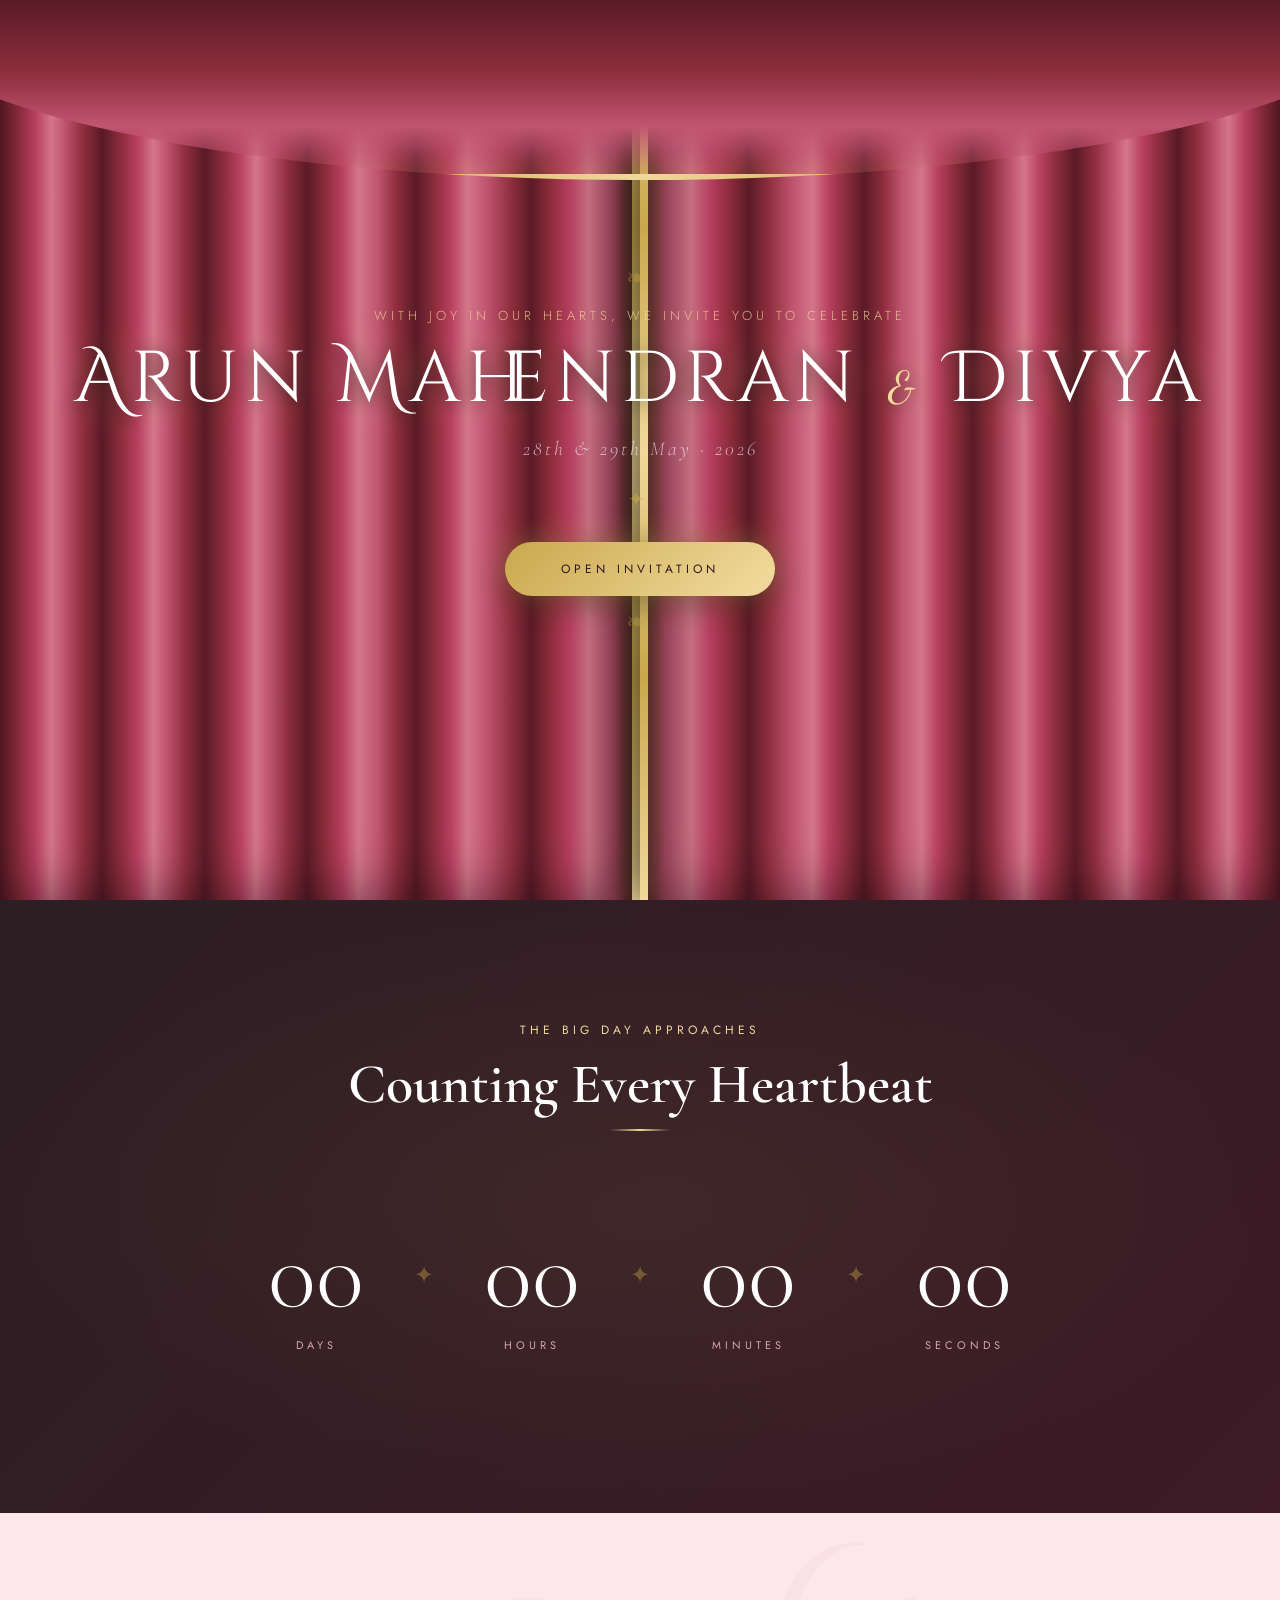
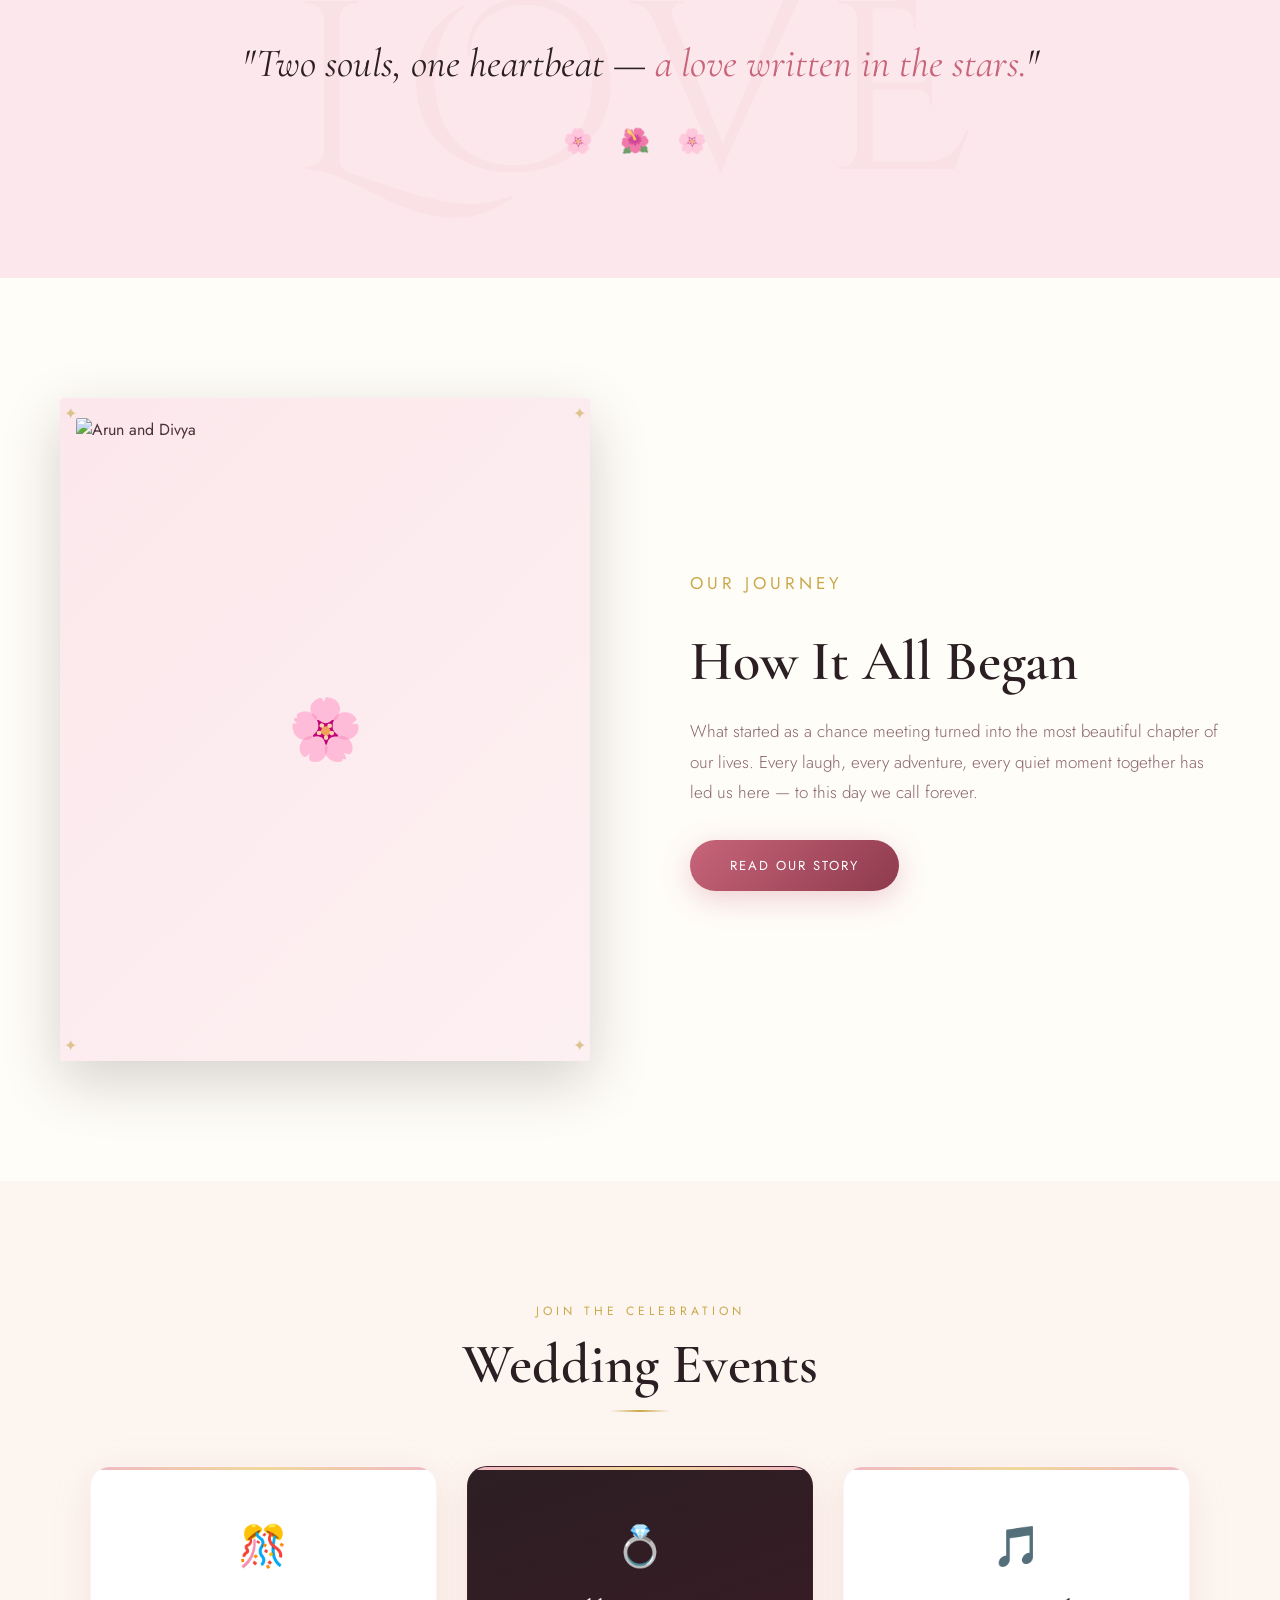
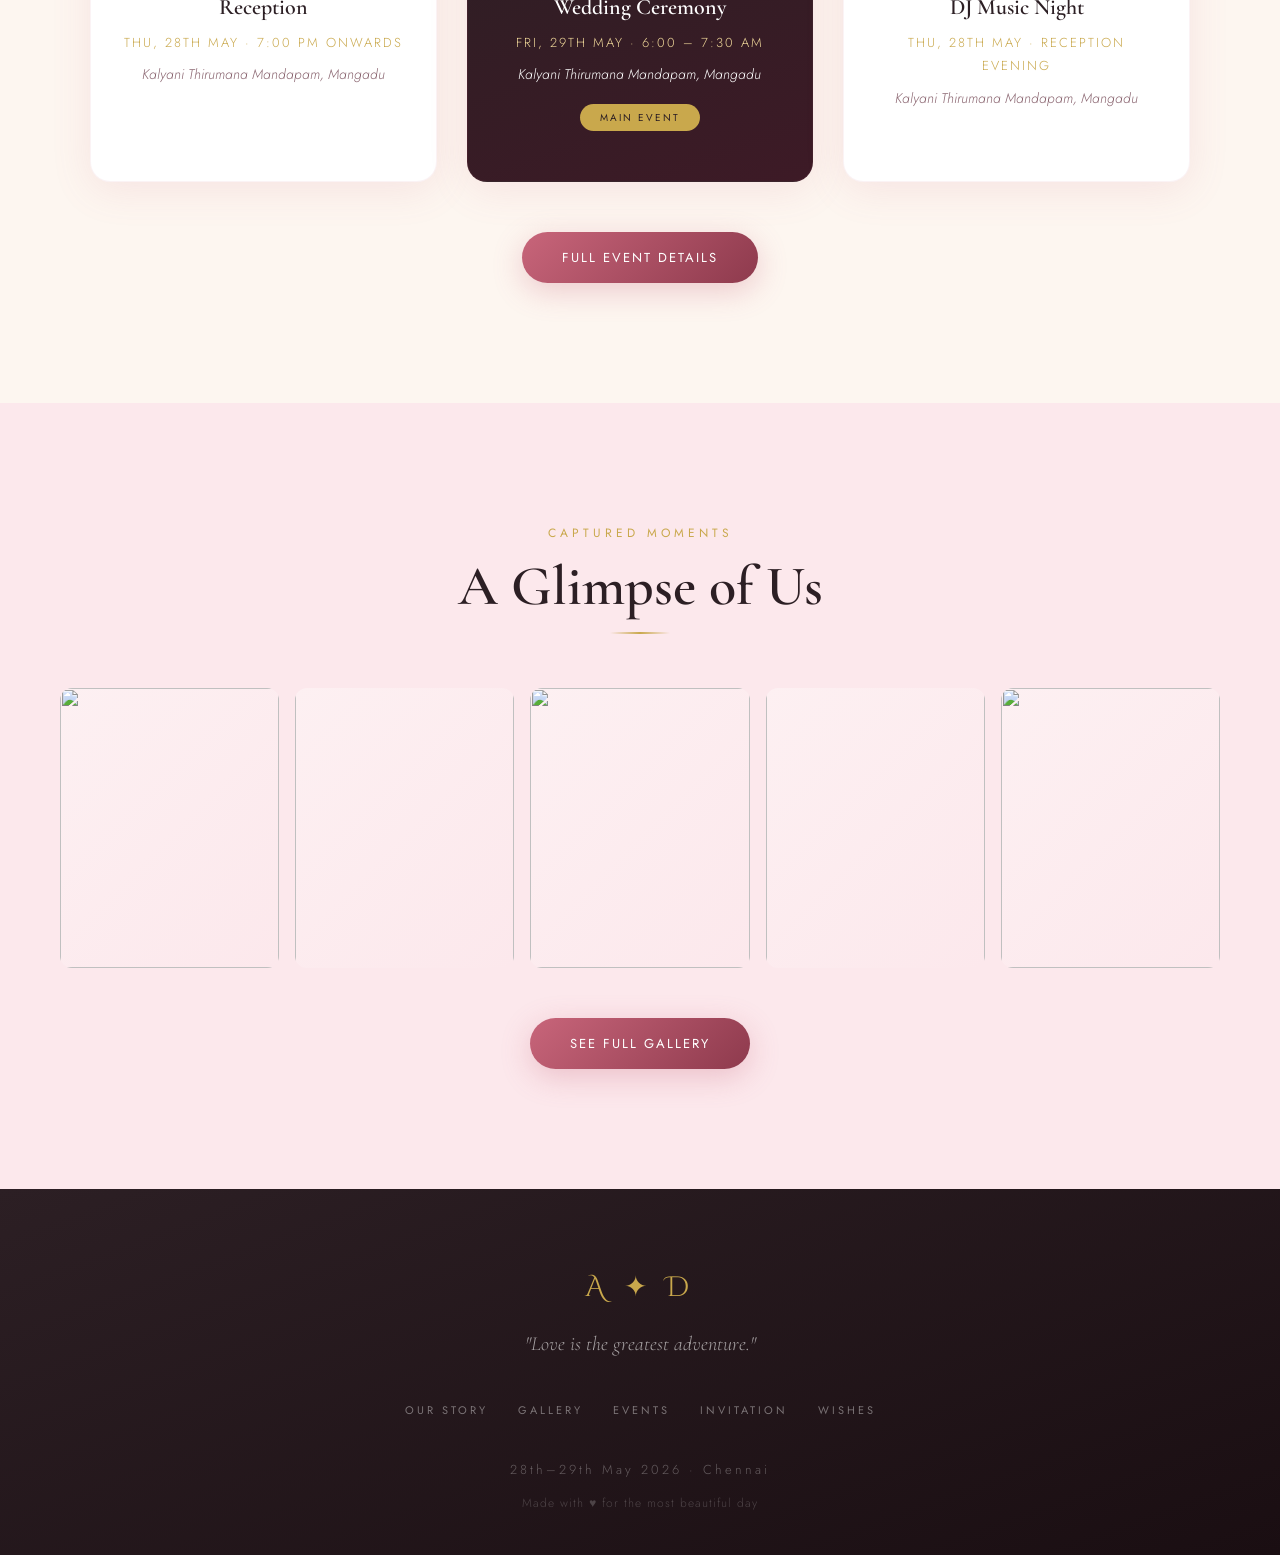
==== index.html @ fa0c36b0 "changed the structure" ====
<!DOCTYPE html>
<html lang="en">
<head>
<meta charset="UTF-8"/>
<meta name="viewport" content="width=device-width, initial-scale=1.0"/>
<title>Arun Mahendran &amp; Divya — A Love Story</title>
<link rel="preconnect" href="https://fonts.googleapis.com"/>
<link rel="preconnect" href="https://fonts.gstatic.com" crossorigin/>
<link href="https://fonts.googleapis.com/css2?family=Cormorant+Garamond:ital,wght@0,300;0,400;0,600;1,300;1,400&family=Cinzel+Decorative:wght@400;700&family=Dancing+Script:wght@400;600;700&family=Jost:wght@200;300;400&display=swap" rel="stylesheet"/>
<link rel="stylesheet" href="css/global.css"/>
<link rel="stylesheet" href="css/curtain.css"/>
<link rel="stylesheet" href="css/particles.css"/>
</head>
<body>

<!-- BACKGROUND MUSIC (place wedding-music.mp3 in audio/ folder) -->
<audio id="bgMusic" src="audio/wedding-music.mp3" loop preload="none"></audio>

<!-- MUSIC TOGGLE BUTTON -->
<button id="musicBtn" onclick="toggleMusic()" title="Toggle Music" aria-label="Toggle music">
  🎵
</button>

<!-- AMBIENT CANVAS LAYERS -->
<canvas id="petals"></canvas>
<canvas id="sparkles"></canvas>

<!-- ══════════════════════════════════
     CURTAIN STAGE INTRO
═══════════════════════════════════ -->
<div id="stage">
  <!-- Top Valance -->
  <div class="valance"></div>
  <!-- Curtains -->
  <div class="curtain left" id="curtainLeft"></div>
  <div class="curtain right" id="curtainRight"></div>
  <!-- Stage Light -->
  <div class="stage-light"></div>
  <!-- Intro Center Content -->
  <div class="stage-center" id="stageCenter">
    <div class="stage-ornament top">❧</div>
    <p class="stage-pre">With joy in our hearts, we invite you to celebrate</p>
    <h1 class="stage-title">Arun Mahendran<span class="amp"> & </span>Divya</h1>
    <p class="stage-date">28th & 29th May · 2026</p>
    <div class="stage-divider"><span>✦</span></div>
    <button id="openBtn" onclick="openCurtains()">
      <span class="btn-text">Open Invitation</span>
      <span class="btn-shimmer"></span>
    </button>
    <div class="stage-ornament bottom">❧</div>
  </div>
</div>

<!-- ══════════════════════════════════
     MAIN WEBSITE (hidden until curtain opens)
═══════════════════════════════════ -->
<div id="mainSite">

  <!-- ── NAVIGATION ── -->
  <nav id="navbar">
    <div class="nav-logo">A <span>✦</span> P</div>
    <ul class="nav-links">
      <li><a href="index.html" class="active">Home</a></li>
      <li><a href="pages/story.html">Our Story</a></li>
      <li><a href="pages/gallery.html">Gallery</a></li>
      <li><a href="pages/events.html">Events</a></li>
      <li><a href="pages/invitation.html">Invitation</a></li>
      <li><a href="pages/wishes.html">Wishes</a></li>
    </ul>
    <div class="nav-toggle" onclick="toggleNav()">☰</div>
  </nav>

  <!-- ── HERO ── -->
  <section class="hero" id="hero">
    <div class="hero-bg-layer"></div>
    <div class="hero-particles"></div>
    <div class="hero-content">
      <p class="hero-pre reveal-up delay-1">Together Forever</p>
      <h1 class="hero-names reveal-up delay-2">Arun Mahendran <em>&amp;</em> Divya</h1>
      <div class="hero-hearts reveal-up delay-3">
        <span>♡</span><span class="big">♥</span><span>♡</span>
      </div>
      <p class="hero-date reveal-up delay-4">Reception: 28th May · Muhurtham: 29th May 2026</p>
      <p class="hero-venue reveal-up delay-5">Chennai</p>
      <div class="hero-actions reveal-up delay-6">
        <a href="pages/invitation.html" class="btn-primary">View Invitation</a>
        <a href="pages/story.html" class="btn-ghost">Our Love Story</a>
      </div>
    </div>
    <div class="hero-scroll-hint">
      <span>Scroll</span>
      <div class="scroll-arrow"></div>
    </div>
  </section>

  <!-- ── COUNTDOWN ── -->
  <section class="countdown-section">
    <div class="section-header">
      <p class="section-eyebrow">The Big Day Approaches</p>
      <h2>Counting Every Heartbeat</h2>
    </div>
    <div class="countdown-grid">
      <div class="count-card" data-unit="days">
        <div class="count-num" id="days">00</div>
        <div class="count-label">Days</div>
      </div>
      <div class="count-sep">✦</div>
      <div class="count-card" data-unit="hours">
        <div class="count-num" id="hours">00</div>
        <div class="count-label">Hours</div>
      </div>
      <div class="count-sep">✦</div>
      <div class="count-card" data-unit="minutes">
        <div class="count-num" id="minutes">00</div>
        <div class="count-label">Minutes</div>
      </div>
      <div class="count-sep">✦</div>
      <div class="count-card" data-unit="seconds">
        <div class="count-num" id="seconds">00</div>
        <div class="count-label">Seconds</div>
      </div>
    </div>
  </section>

  <!-- ── LOVE QUOTE ── -->
  <section class="quote-section">
    <div class="quote-bg-text">LOVE</div>
    <blockquote class="love-quote reveal-fade">
      "Two souls, one heartbeat — 
      <em>a love written in the stars.</em>"
    </blockquote>
    <div class="quote-flowers">🌸 🌺 🌸</div>
  </section>

  <!-- ── QUICK STORY TEASER ── -->
  <section class="teaser-section">
    <div class="teaser-grid">
      <div class="teaser-img-wrap reveal-left">
        <div class="teaser-img-frame">
          <img src="images/placeholders/couple1.jpg" alt="Arun and Divya" onerror="this.parentElement.classList.add('img-placeholder')"/>
          <div class="frame-ornament tl">✦</div>
          <div class="frame-ornament tr">✦</div>
          <div class="frame-ornament bl">✦</div>
          <div class="frame-ornament br">✦</div>
        </div>
      </div>
      <div class="teaser-text reveal-right">
        <p class="section-eyebrow">Our Journey</p>
        <h2>How It All Began</h2>
        <p>What started as a chance meeting turned into the most beautiful chapter of our lives. Every laugh, every adventure, every quiet moment together has led us here — to this day we call forever.</p>
        <a href="pages/story.html" class="btn-primary">Read Our Story</a>
      </div>
    </div>
  </section>

  <!-- ── EVENTS PREVIEW ── -->
  <section class="events-preview">
    <div class="section-header">
      <p class="section-eyebrow">Join the Celebration</p>
      <h2>Wedding Events</h2>
    </div>
    <div class="events-cards">
      <div class="event-card reveal-up delay-1">
        <div class="event-icon">🎊</div>
        <h3>Reception</h3>
        <p class="event-date">Thu, 28th May · 7:00 PM onwards</p>
        <p class="event-venue">Kalyani Thirumana Mandapam, Mangadu</p>
      </div>
      <div class="event-card reveal-up delay-2 featured">
        <div class="event-icon">💍</div>
        <h3>Wedding Ceremony</h3>
        <p class="event-date">Fri, 29th May · 6:00 – 7:30 AM</p>
        <p class="event-venue">Kalyani Thirumana Mandapam, Mangadu</p>
        <span class="event-badge">Main Event</span>
      </div>
      <div class="event-card reveal-up delay-3">
        <div class="event-icon">🎵</div>
        <h3>DJ Music Night</h3>
        <p class="event-date">Thu, 28th May · Reception Evening</p>
        <p class="event-venue">Kalyani Thirumana Mandapam, Mangadu</p>
      </div>
    </div>
    <div style="text-align:center;margin-top:50px;">
      <a href="pages/events.html" class="btn-primary">Full Event Details</a>
    </div>
  </section>

  <!-- ── GALLERY TEASER ── -->
  <section class="gallery-teaser">
    <div class="section-header">
      <p class="section-eyebrow">Captured Moments</p>
      <h2>A Glimpse of Us</h2>
    </div>
    <div class="gallery-strip">
      <div class="strip-photo reveal-scale delay-1"><img src="images/placeholders/g1.jpg" alt="" onerror="this.parentElement.classList.add('img-placeholder')"/></div>
      <div class="strip-photo tall reveal-scale delay-2"><img src="images/placeholders/g2.jpg" alt="" onerror="this.parentElement.classList.add('img-placeholder')"/></div>
      <div class="strip-photo reveal-scale delay-3"><img src="images/placeholders/g3.jpg" alt="" onerror="this.parentElement.classList.add('img-placeholder')"/></div>
      <div class="strip-photo tall reveal-scale delay-4"><img src="images/placeholders/g4.jpg" alt="" onerror="this.parentElement.classList.add('img-placeholder')"/></div>
      <div class="strip-photo reveal-scale delay-5"><img src="images/placeholders/g5.jpg" alt="" onerror="this.parentElement.classList.add('img-placeholder')"/></div>
    </div>
    <div style="text-align:center;margin-top:50px;">
      <a href="pages/gallery.html" class="btn-primary">See Full Gallery</a>
    </div>
  </section>

  <!-- ── FOOTER ── -->
  <footer class="site-footer">
    <div class="footer-inner">
      <div class="footer-logo">A ✦ D</div>
      <p class="footer-tagline">"Love is the greatest adventure."</p>
      <div class="footer-nav">
        <a href="pages/story.html">Our Story</a>
        <a href="pages/gallery.html">Gallery</a>
        <a href="pages/events.html">Events</a>
        <a href="pages/invitation.html">Invitation</a>
        <a href="pages/wishes.html">Wishes</a>
      </div>
      <p class="footer-date">28th–29th May 2026 · Chennai</p>
      <p class="footer-credit">Made with ♥ for the most beautiful day</p>
    </div>
  </footer>

</div><!-- /mainSite -->

<script src="js/particles.js"></script>
<script src="js/curtain.js"></script>
<script src="js/main.js"></script>
<script src="js/countdown.js"></script>
</body>
</html>
---- css/global.css ----
/* ════════════════════════════════════════
   GLOBAL DESIGN SYSTEM
   Wedding Website: Arun Mahendran & Divya
════════════════════════════════════════ */

/* ── DESIGN TOKENS ── */
:root {
  /* Palette */
  --rose:        #c8657a;
  --rose-light:  #f0b8c4;
  --rose-pale:   #fdf0f2;
  --rose-deep:   #8e3a4d;
  --gold:        #c9a84c;
  --gold-light:  #f0d89a;
  --gold-pale:   #fdf8ec;
  --cream:       #fdf6f0;
  --ivory:       #fffdf8;
  --blush:       #fce8ec;
  --mauve:       #d4a5b0;
  --charcoal:    #2c1f24;
  --ink:         #4a3038;
  --muted:       #8a6570;

  /* Typography */
  --font-display:  'Cinzel Decorative', serif;
  --font-script:   'Dancing Script', cursive;
  --font-serif:    'Cormorant Garamond', serif;
  --font-body:     'Jost', sans-serif;

  /* Spacing */
  --section-pad: 120px 60px;
  --section-pad-sm: 80px 24px;

  /* Effects */
  --shadow-soft:  0 8px 40px rgba(200,101,122,0.12);
  --shadow-glow:  0 0 40px rgba(201,168,76,0.2);
  --shadow-deep:  0 20px 60px rgba(44,31,36,0.2);

  /* Transitions */
  --ease-bounce: cubic-bezier(0.34,1.56,0.64,1);
  --ease-smooth: cubic-bezier(0.25,0.46,0.45,0.94);
}

/* ── RESET ── */
*, *::before, *::after {
  margin: 0; padding: 0;
  box-sizing: border-box;
}

html { scroll-behavior: smooth; }

body {
  font-family: var(--font-body);
  background: var(--cream);
  color: var(--ink);
  overflow-x: hidden;
  -webkit-font-smoothing: antialiased;
}

img { max-width: 100%; display: block; }
a { text-decoration: none; color: inherit; }

/* ── TYPOGRAPHY ── */
h1, h2, h3 {
  font-family: var(--font-serif);
  font-weight: 600;
  line-height: 1.1;
  color: var(--charcoal);
}

h1 { font-size: clamp(48px, 8vw, 96px); }
h2 { font-size: clamp(32px, 5vw, 56px); }
h3 { font-size: clamp(22px, 3vw, 32px); }

p {
  font-size: 16px;
  line-height: 1.8;
  color: var(--muted);
  font-weight: 300;
}

/* ── SECTION HEADER ── */
.section-header {
  text-align: center;
  margin-bottom: 70px;
}

.section-eyebrow {
  font-family: var(--font-body);
  font-size: 12px;
  font-weight: 400;
  letter-spacing: 4px;
  text-transform: uppercase;
  color: var(--gold);
  margin-bottom: 12px;
}

.section-header h2 {
  color: var(--charcoal);
  position: relative;
  display: inline-block;
}

.section-header h2::after {
  content: '';
  position: absolute;
  bottom: -16px;
  left: 50%;
  transform: translateX(-50%);
  width: 60px;
  height: 2px;
  background: linear-gradient(90deg, transparent, var(--gold), transparent);
}

/* ── BUTTONS ── */
.btn-primary {
  display: inline-flex;
  align-items: center;
  gap: 10px;
  padding: 16px 40px;
  background: linear-gradient(135deg, var(--rose), var(--rose-deep));
  color: white;
  font-family: var(--font-body);
  font-size: 13px;
  font-weight: 400;
  letter-spacing: 2px;
  text-transform: uppercase;
  border: none;
  border-radius: 50px;
  cursor: pointer;
  position: relative;
  overflow: hidden;
  transition: transform 0.3s var(--ease-bounce), box-shadow 0.3s;
  box-shadow: 0 8px 30px rgba(200,101,122,0.3);
}

.btn-primary::before {
  content: '';
  position: absolute;
  inset: 0;
  background: linear-gradient(135deg, rgba(255,255,255,0.2), transparent);
  opacity: 0;
  transition: opacity 0.3s;
}

.btn-primary:hover {
  transform: translateY(-3px) scale(1.02);
  box-shadow: 0 15px 40px rgba(200,101,122,0.4);
}

.btn-primary:hover::before { opacity: 1; }

.btn-ghost {
  display: inline-flex;
  align-items: center;
  gap: 10px;
  padding: 16px 40px;
  background: transparent;
  color: var(--rose);
  font-family: var(--font-body);
  font-size: 13px;
  font-weight: 400;
  letter-spacing: 2px;
  text-transform: uppercase;
  border: 1.5px solid var(--rose-light);
  border-radius: 50px;
  cursor: pointer;
  transition: all 0.3s var(--ease-smooth);
}

.btn-ghost:hover {
  background: var(--rose-pale);
  border-color: var(--rose);
  transform: translateY(-2px);
}

/* ── NAVBAR ── */
#navbar {
  position: fixed;
  top: 0;
  left: 0;
  right: 0;
  z-index: 100;
  display: flex;
  align-items: center;
  justify-content: space-between;
  padding: 20px 60px;
  transition: all 0.4s var(--ease-smooth);
}

#navbar.scrolled {
  background: rgba(253,246,240,0.95);
  backdrop-filter: blur(20px);
  padding: 14px 60px;
  box-shadow: 0 2px 30px rgba(200,101,122,0.1);
}

.nav-logo {
  font-family: var(--font-display);
  font-size: 18px;
  color: var(--rose);
  letter-spacing: 3px;
}

.nav-logo span { color: var(--gold); }

.nav-links {
  display: flex;
  gap: 40px;
  list-style: none;
}

.nav-links a {
  font-size: 12px;
  font-weight: 400;
  letter-spacing: 2px;
  text-transform: uppercase;
  color: var(--ink);
  position: relative;
  transition: color 0.3s;
}

.nav-links a::after {
  content: '';
  position: absolute;
  bottom: -4px;
  left: 0;
  width: 0;
  height: 1px;
  background: var(--gold);
  transition: width 0.3s var(--ease-smooth);
}

.nav-links a:hover, .nav-links a.active {
  color: var(--rose);
}

.nav-links a:hover::after,
.nav-links a.active::after {
  width: 100%;
}

.nav-toggle {
  display: none;
  font-size: 24px;
  cursor: pointer;
  color: var(--rose);
}

/* ── HERO ── */
.hero {
  height: 100vh;
  min-height: 700px;
  display: flex;
  align-items: center;
  justify-content: center;
  position: relative;
  overflow: hidden;
  background: linear-gradient(160deg, #1a0e12 0%, #2c1520 40%, #3d1a26 100%);
}

.hero-bg-layer {
  position: absolute;
  inset: 0;
  background:
    radial-gradient(ellipse at 20% 50%, rgba(200,101,122,0.15) 0%, transparent 60%),
    radial-gradient(ellipse at 80% 30%, rgba(201,168,76,0.1) 0%, transparent 50%),
    radial-gradient(ellipse at 50% 100%, rgba(200,101,122,0.2) 0%, transparent 50%);
}

.hero-content {
  position: relative;
  z-index: 2;
  text-align: center;
  max-width: 800px;
  padding: 0 30px;
}

.hero-pre {
  font-family: var(--font-script);
  font-size: 24px;
  color: var(--gold-light);
  margin-bottom: 16px;
  opacity: 0;
  animation: revealUp 0.9s var(--ease-smooth) 0.3s forwards;
}

.hero-names {
  font-family: var(--font-serif);
  font-size: clamp(56px, 10vw, 110px);
  font-weight: 300;
  color: white;
  letter-spacing: 4px;
  line-height: 1;
  margin-bottom: 20px;
  opacity: 0;
  animation: revealUp 1s var(--ease-smooth) 0.6s forwards;
}

.hero-names em {
  font-family: var(--font-script);
  font-style: normal;
  color: var(--rose-light);
  font-size: 0.55em;
}

.hero-hearts {
  display: flex;
  align-items: center;
  justify-content: center;
  gap: 12px;
  font-size: 20px;
  color: var(--rose-light);
  margin-bottom: 24px;
  opacity: 0;
  animation: revealUp 0.8s var(--ease-smooth) 0.9s forwards;
}

.hero-hearts .big { font-size: 32px; animation: heartPulse 2s ease infinite; }

.hero-date {
  font-family: var(--font-body);
  font-size: 14px;
  letter-spacing: 5px;
  text-transform: uppercase;
  color: var(--gold-light);
  margin-bottom: 8px;
  opacity: 0;
  animation: revealUp 0.8s var(--ease-smooth) 1.1s forwards;
}

.hero-venue {
  font-family: var(--font-serif);
  font-size: 20px;
  font-style: italic;
  color: rgba(255,255,255,0.6);
  margin-bottom: 50px;
  opacity: 0;
  animation: revealUp 0.8s var(--ease-smooth) 1.3s forwards;
}

.hero-actions {
  display: flex;
  gap: 20px;
  justify-content: center;
  flex-wrap: wrap;
  opacity: 0;
  animation: revealUp 0.8s var(--ease-smooth) 1.5s forwards;
}

.hero-scroll-hint {
  position: absolute;
  bottom: 40px;
  left: 50%;
  transform: translateX(-50%);
  display: flex;
  flex-direction: column;
  align-items: center;
  gap: 8px;
  color: rgba(255,255,255,0.4);
  font-size: 10px;
  letter-spacing: 3px;
  text-transform: uppercase;
  opacity: 0;
  animation: fadeIn 1s ease 2s forwards;
}

.scroll-arrow {
  width: 1px;
  height: 40px;
  background: linear-gradient(to bottom, rgba(255,255,255,0.4), transparent);
  animation: scrollPulse 2s ease infinite;
}

/* ── COUNTDOWN ── */
.countdown-section {
  padding: var(--section-pad);
  background: linear-gradient(135deg, var(--charcoal) 0%, #3d1a26 100%);
  text-align: center;
  position: relative;
  overflow: hidden;
}

.countdown-section::before {
  content: '';
  position: absolute;
  inset: 0;
  background: radial-gradient(ellipse at center, rgba(201,168,76,0.08) 0%, transparent 70%);
}

.countdown-section .section-header {
  position: relative;
  z-index: 1;
}

.countdown-section .section-eyebrow { color: var(--gold-light); }
.countdown-section h2 { color: white; }
.countdown-section h2::after { background: linear-gradient(90deg, transparent, var(--gold-light), transparent); }

.countdown-grid {
  position: relative;
  z-index: 1;
  display: flex;
  align-items: center;
  justify-content: center;
  gap: 0;
  flex-wrap: wrap;
}

.count-card {
  padding: 40px 50px;
  text-align: center;
}

.count-num {
  font-family: var(--font-serif);
  font-size: clamp(60px, 8vw, 100px);
  font-weight: 300;
  color: white;
  line-height: 1;
  position: relative;
  transition: transform 0.3s var(--ease-bounce);
}

.count-num.flip { transform: scale(1.15); color: var(--gold-light); }

.count-label {
  font-size: 11px;
  letter-spacing: 4px;
  text-transform: uppercase;
  color: var(--mauve);
  margin-top: 12px;
}

.count-sep {
  font-size: 24px;
  color: var(--gold);
  opacity: 0.4;
  padding-bottom: 30px;
}

/* ── QUOTE SECTION ── */
.quote-section {
  padding: 120px 60px;
  background: var(--blush);
  text-align: center;
  position: relative;
  overflow: hidden;
}

.quote-bg-text {
  position: absolute;
  top: 50%;
  left: 50%;
  transform: translate(-50%,-50%);
  font-family: var(--font-display);
  font-size: clamp(100px, 20vw, 240px);
  color: rgba(200,101,122,0.05);
  white-space: nowrap;
  pointer-events: none;
  letter-spacing: 20px;
}

.love-quote {
  position: relative;
  z-index: 1;
  font-family: var(--font-serif);
  font-size: clamp(24px, 3.5vw, 40px);
  font-weight: 400;
  font-style: italic;
  color: var(--charcoal);
  max-width: 800px;
  margin: 0 auto 30px;
  line-height: 1.5;
}

.love-quote em {
  color: var(--rose);
  font-style: italic;
}

.quote-flowers {
  font-size: 24px;
  letter-spacing: 10px;
  opacity: 0.7;
}

/* ── TEASER SECTION ── */
.teaser-section {
  padding: var(--section-pad);
  background: var(--ivory);
}

.teaser-grid {
  display: grid;
  grid-template-columns: 1fr 1fr;
  gap: 100px;
  align-items: center;
  max-width: 1200px;
  margin: 0 auto;
}

.teaser-img-wrap { position: relative; }

.teaser-img-frame {
  position: relative;
  padding: 16px;
  background: white;
  box-shadow: var(--shadow-deep);
  border-radius: 4px;
}

.teaser-img-frame img {
  width: 100%;
  aspect-ratio: 4/5;
  object-fit: cover;
  border-radius: 2px;
}

.teaser-img-frame.img-placeholder {
  aspect-ratio: 4/5;
  background: linear-gradient(135deg, var(--blush), var(--rose-pale));
  display: flex;
  align-items: center;
  justify-content: center;
}

.teaser-img-frame.img-placeholder::after {
  content: '🌸';
  font-size: 60px;
  position: absolute;
  top: 50%;
  left: 50%;
  transform: translate(-50%,-50%);
}

.frame-ornament {
  position: absolute;
  font-size: 16px;
  color: var(--gold);
  opacity: 0.6;
  z-index: 2;
}
.frame-ornament.tl { top: 4px; left: 4px; }
.frame-ornament.tr { top: 4px; right: 4px; }
.frame-ornament.bl { bottom: 4px; left: 4px; }
.frame-ornament.br { bottom: 4px; right: 4px; }

.teaser-text { padding: 20px 0; }
.teaser-text h2 { margin-bottom: 24px; }
.teaser-text p { margin-bottom: 32px; font-size: 17px; }

/* ── EVENTS PREVIEW ── */
.events-preview {
  padding: var(--section-pad);
  background: var(--cream);
}

.events-cards {
  display: grid;
  grid-template-columns: repeat(3, 1fr);
  gap: 30px;
  max-width: 1100px;
  margin: 0 auto;
}

.event-card {
  background: white;
  border-radius: 20px;
  padding: 50px 30px;
  text-align: center;
  box-shadow: var(--shadow-soft);
  border: 1px solid rgba(200,101,122,0.08);
  transition: transform 0.3s var(--ease-bounce), box-shadow 0.3s;
  position: relative;
  overflow: hidden;
}

.event-card::before {
  content: '';
  position: absolute;
  top: 0;
  left: 0;
  right: 0;
  height: 3px;
  background: linear-gradient(90deg, var(--rose-light), var(--gold-light), var(--rose-light));
}

.event-card:hover {
  transform: translateY(-10px);
  box-shadow: var(--shadow-deep);
}

.event-card.featured {
  background: linear-gradient(160deg, var(--charcoal) 0%, #3d1a26 100%);
  transform: scale(1.05);
}

.event-card.featured h3,
.event-card.featured .event-date,
.event-card.featured .event-venue {
  color: white !important;
}

.event-card.featured .event-date { color: var(--gold-light) !important; }

.event-card.featured:hover { transform: scale(1.05) translateY(-8px); }

.event-icon { font-size: 40px; margin-bottom: 20px; }
.event-card h3 { font-size: 22px; margin-bottom: 12px; }
.event-date {
  font-family: var(--font-body);
  font-size: 13px;
  letter-spacing: 2px;
  color: var(--gold);
  text-transform: uppercase;
  margin-bottom: 8px;
}
.event-venue {
  font-size: 14px;
  color: var(--muted);
  font-style: italic;
}

.event-badge {
  display: inline-block;
  margin-top: 16px;
  padding: 6px 20px;
  background: var(--gold);
  color: var(--charcoal);
  font-size: 10px;
  letter-spacing: 2px;
  text-transform: uppercase;
  border-radius: 30px;
  font-weight: 400;
}

/* ── GALLERY TEASER ── */
.gallery-teaser {
  padding: var(--section-pad);
  background: var(--blush);
}

.gallery-strip {
  display: flex;
  gap: 16px;
  max-width: 1200px;
  margin: 0 auto;
  align-items: center;
}

.strip-photo {
  flex: 1;
  border-radius: 12px;
  overflow: hidden;
  transition: flex 0.5s var(--ease-smooth), transform 0.3s;
  cursor: pointer;
}

.strip-photo img {
  width: 100%;
  height: 280px;
  object-fit: cover;
  transition: transform 0.5s var(--ease-smooth), filter 0.3s;
}

.strip-photo.tall img { height: 360px; }

.strip-photo.img-placeholder {
  background: linear-gradient(135deg, var(--rose-pale), var(--blush));
  height: 280px;
  display: flex;
  align-items: center;
  justify-content: center;
  font-size: 40px;
}

.strip-photo:hover { flex: 1.6; }
.strip-photo:hover img { transform: scale(1.05); filter: brightness(1.05); }

/* ── FOOTER ── */
.site-footer {
  background: linear-gradient(160deg, var(--charcoal) 0%, #1a0e12 100%);
  padding: 80px 60px 40px;
  text-align: center;
}

.footer-inner { max-width: 800px; margin: 0 auto; }

.footer-logo {
  font-family: var(--font-display);
  font-size: 28px;
  color: var(--gold);
  letter-spacing: 6px;
  margin-bottom: 20px;
}

.footer-tagline {
  font-family: var(--font-serif);
  font-size: 20px;
  font-style: italic;
  color: rgba(255,255,255,0.6);
  margin-bottom: 40px;
}

.footer-nav {
  display: flex;
  gap: 30px;
  justify-content: center;
  flex-wrap: wrap;
  margin-bottom: 40px;
}

.footer-nav a {
  font-size: 11px;
  letter-spacing: 3px;
  text-transform: uppercase;
  color: rgba(255,255,255,0.4);
  transition: color 0.3s;
}

.footer-nav a:hover { color: var(--gold-light); }

.footer-date {
  font-size: 13px;
  color: rgba(255,255,255,0.3);
  letter-spacing: 3px;
  margin-bottom: 12px;
}

.footer-credit {
  font-size: 12px;
  color: rgba(255,255,255,0.2);
  letter-spacing: 1px;
}

/* ── REVEAL ANIMATIONS ── */
.reveal-up, .reveal-left, .reveal-right, .reveal-fade, .reveal-scale {
  opacity: 0;
  transition: opacity 0.8s var(--ease-smooth), transform 0.8s var(--ease-smooth);
}

.reveal-up    { transform: translateY(50px); }
.reveal-left  { transform: translateX(-60px); }
.reveal-right { transform: translateX(60px); }
.reveal-fade  { transform: none; }
.reveal-scale { transform: scale(0.92); }

.revealed {
  opacity: 1 !important;
  transform: none !important;
}

.delay-1 { transition-delay: 0.1s !important; }
.delay-2 { transition-delay: 0.2s !important; }
.delay-3 { transition-delay: 0.3s !important; }
.delay-4 { transition-delay: 0.4s !important; }
.delay-5 { transition-delay: 0.5s !important; }
.delay-6 { transition-delay: 0.6s !important; }

/* ── KEYFRAMES ── */
@keyframes revealUp {
  to { opacity: 1; transform: translateY(0); }
}

@keyframes fadeIn {
  to { opacity: 1; }
}

@keyframes heartPulse {
  0%, 100% { transform: scale(1); }
  50% { transform: scale(1.25); }
}

@keyframes scrollPulse {
  0% { opacity: 0.6; transform: scaleY(1); }
  100% { opacity: 0; transform: scaleY(1.5); }
}

@keyframes floatUp {
  0%, 100% { transform: translateY(0px); }
  50% { transform: translateY(-8px); }
}

/* ── PAGE TRANSITION ── */
.page-transition {
  position: fixed;
  inset: 0;
  background: linear-gradient(135deg, var(--charcoal), var(--rose-deep));
  z-index: 9999;
  pointer-events: none;
  opacity: 0;
  transition: opacity 0.4s;
}
.page-transition.in  { opacity: 1; pointer-events: all; }
.page-transition.out { opacity: 0; }

/* ── RESPONSIVE ── */
@media (max-width: 900px) {
  :root { --section-pad: 80px 24px; }

  #navbar { padding: 16px 24px; }
  #navbar.scrolled { padding: 12px 24px; }
  .nav-links { display: none; }
  .nav-links.open {
    display: flex;
    flex-direction: column;
    position: fixed;
    inset: 0;
    background: rgba(44,31,36,0.97);
    backdrop-filter: blur(20px);
    align-items: center;
    justify-content: center;
    gap: 30px;
    z-index: 200;
  }
  .nav-links.open a {
    color: white;
    font-size: 16px;
    letter-spacing: 4px;
  }
  .nav-toggle { display: block; z-index: 201; }

  .teaser-grid { grid-template-columns: 1fr; gap: 50px; }
  .events-cards { grid-template-columns: 1fr; max-width: 440px; }
  .event-card.featured { transform: scale(1); }
  .gallery-strip { flex-wrap: wrap; }
  .strip-photo { flex: calc(50% - 8px); min-width: 140px; }
}

/* ── MUSIC TOGGLE BUTTON ── */
#musicBtn {
  position: fixed;
  bottom: 30px;
  right: 30px;
  z-index: 500;
  width: 52px;
  height: 52px;
  border-radius: 50%;
  background: rgba(44,31,36,0.85);
  backdrop-filter: blur(12px);
  border: 1.5px solid rgba(201,168,76,0.3);
  color: white;
  font-size: 20px;
  cursor: pointer;
  box-shadow: 0 4px 20px rgba(0,0,0,0.3);
  transition: transform 0.3s var(--ease-bounce), background 0.3s, box-shadow 0.3s;
  display: flex;
  align-items: center;
  justify-content: center;
  padding: 0;
}

#musicBtn:hover {
  transform: scale(1.1);
  background: rgba(200,101,122,0.85);
  box-shadow: 0 8px 30px rgba(200,101,122,0.3);
}

#musicBtn.playing {
  animation: musicPulse 2s ease infinite;
  background: rgba(200,101,122,0.7);
  border-color: rgba(200,101,122,0.5);
}

@keyframes musicPulse {
  0%, 100% { box-shadow: 0 4px 20px rgba(200,101,122,0.2); }
  50%       { box-shadow: 0 4px 30px rgba(200,101,122,0.5), 0 0 0 8px rgba(200,101,122,0.08); }
}
---- css/curtain.css ----
/* ════════════════════════════════════════
   CURTAIN REVEAL SYSTEM
════════════════════════════════════════ */

#stage {
  position: fixed;
  inset: 0;
  z-index: 1000;
  display: flex;
  align-items: center;
  justify-content: center;
  background: #0d0608;
  overflow: hidden;
}

/* ── VELVET CURTAINS ── */
.curtain {
  position: absolute;
  top: 0;
  width: 50%;
  height: 100%;
  z-index: 5;
  will-change: transform;
  overflow: hidden;
}

/* Velvet fold texture via multi-stop gradient */
.curtain.left {
  left: 0;
  transform-origin: left center;
  background: linear-gradient(
    to right,
    #5a1a26 0%, #8e2d3d 3%, #b84060 5.5%, #d4768a 8%,
    #c05570 10%, #8e2d3d 13%, #5a1a26 16%,
    #8e2d3d 19%, #b84060 21.5%, #d4768a 24%,
    #c05570 26%, #8e2d3d 29%, #5a1a26 32%,
    #8e2d3d 35%, #b84060 37.5%, #d4768a 40%,
    #c05570 42%, #8e2d3d 45%, #5a1a26 48%,
    #8e2d3d 51%, #b84060 53.5%, #d4768a 56%,
    #c05570 59%, #8e2d3d 62%, #5a1a26 65%,
    #8e2d3d 68%, #b84060 70.5%, #d4768a 73%,
    #c05570 76%, #8e2d3d 80%, #5a1a26 83%,
    #8e2d3d 86%, #b84060 89%, #d4768a 92%,
    #c05570 96%, #5a1a26 100%
  );
  box-shadow: inset -20px 0 60px rgba(0,0,0,0.5), 8px 0 40px rgba(0,0,0,0.6);
}

.curtain.right {
  right: 0;
  transform-origin: right center;
  background: linear-gradient(
    to left,
    #5a1a26 0%, #8e2d3d 3%, #b84060 5.5%, #d4768a 8%,
    #c05570 10%, #8e2d3d 13%, #5a1a26 16%,
    #8e2d3d 19%, #b84060 21.5%, #d4768a 24%,
    #c05570 26%, #8e2d3d 29%, #5a1a26 32%,
    #8e2d3d 35%, #b84060 37.5%, #d4768a 40%,
    #c05570 42%, #8e2d3d 45%, #5a1a26 48%,
    #8e2d3d 51%, #b84060 53.5%, #d4768a 56%,
    #c05570 59%, #8e2d3d 62%, #5a1a26 65%,
    #8e2d3d 68%, #b84060 70.5%, #d4768a 73%,
    #c05570 76%, #8e2d3d 80%, #5a1a26 83%,
    #8e2d3d 86%, #b84060 89%, #d4768a 92%,
    #c05570 96%, #5a1a26 100%
  );
  box-shadow: inset 20px 0 60px rgba(0,0,0,0.5), -8px 0 40px rgba(0,0,0,0.6);
}

/* Gold trim edge */
.curtain.left::after {
  content: '';
  position: absolute;
  top: 0; right: 0;
  width: 8px;
  height: 100%;
  background: linear-gradient(to bottom,
    #f0d89a, #c9a84c, #f0d89a, #c9a84c, #f0d89a
  );
  box-shadow: 0 0 20px rgba(201,168,76,0.6), -2px 0 15px rgba(0,0,0,0.5);
}

.curtain.right::after {
  content: '';
  position: absolute;
  top: 0; left: 0;
  width: 8px;
  height: 100%;
  background: linear-gradient(to bottom,
    #f0d89a, #c9a84c, #f0d89a, #c9a84c, #f0d89a
  );
  box-shadow: 0 0 20px rgba(201,168,76,0.6), 2px 0 15px rgba(0,0,0,0.5);
}

/* ── TOP VALANCE ── */
.valance {
  position: absolute;
  top: 0;
  left: 0;
  right: 0;
  height: 20vh;
  z-index: 10;
  background: linear-gradient(to bottom,
    #5a1a26 0%,
    #8e2d3d 40%,
    #c05570 70%,
    rgba(140,40,60,0) 100%
  );
  /* Scallop bottom edge */
  clip-path: ellipse(60% 100% at 50% 0%);
}

.valance::after {
  content: '';
  position: absolute;
  bottom: 0;
  left: 0;
  right: 0;
  height: 6px;
  background: linear-gradient(90deg, #f0d89a, #c9a84c, #f0d89a, #c9a84c, #f0d89a);
  box-shadow: 0 0 20px rgba(201,168,76,0.5);
}

/* ── STAGE LIGHT ── */
.stage-light {
  position: absolute;
  top: 0;
  left: 50%;
  transform: translateX(-50%);
  width: 120%;
  height: 100%;
  background: radial-gradient(
    ellipse 40% 80% at 50% -10%,
    rgba(255,240,200,0.15) 0%,
    transparent 70%
  );
  pointer-events: none;
  z-index: 3;
}

/* ── STAGE CENTER CONTENT ── */
.stage-center {
  position: relative;
  z-index: 6;
  text-align: center;
  color: white;
  animation: stageFadeIn 1.5s ease 0.5s forwards;
  opacity: 0;
  display: flex;
  flex-direction: column;
  align-items: center;
  gap: 12px;
  padding: 20px;
}

@keyframes stageFadeIn {
  to { opacity: 1; }
}

.stage-pre {
  font-family: 'Jost', sans-serif;
  font-size: 13px;
  letter-spacing: 4px;
  text-transform: uppercase;
  color: rgba(240,216,154,0.8);
}

.stage-title {
  font-family: 'Cinzel Decorative', serif;
  font-size: clamp(36px, 6vw, 72px);
  font-weight: 400;
  color: white;
  letter-spacing: 6px;
  text-shadow: 0 0 40px rgba(240,216,154,0.4), 0 2px 20px rgba(0,0,0,0.8);
  line-height: 1.1;
}

.amp {
  font-family: 'Dancing Script', cursive;
  font-size: 0.6em;
  color: #f0d89a;
  padding: 0 10px;
}

.stage-date {
  font-family: 'Cormorant Garamond', serif;
  font-size: 20px;
  font-style: italic;
  color: rgba(255,255,255,0.6);
  letter-spacing: 3px;
}

.stage-divider {
  color: #c9a84c;
  font-size: 20px;
  opacity: 0.6;
  margin: 6px 0;
  letter-spacing: 8px;
}

/* ── OPEN BUTTON ── */
#openBtn {
  position: relative;
  overflow: hidden;
  padding: 18px 56px;
  background: linear-gradient(135deg, #c9a84c, #f0d89a, #c9a84c);
  background-size: 200% auto;
  color: #2c1520;
  font-family: 'Jost', sans-serif;
  font-size: 12px;
  font-weight: 400;
  letter-spacing: 4px;
  text-transform: uppercase;
  border: none;
  border-radius: 50px;
  cursor: pointer;
  margin-top: 10px;
  transition: background-position 0.5s, transform 0.3s, box-shadow 0.3s;
  box-shadow: 0 0 30px rgba(201,168,76,0.4), 0 8px 30px rgba(0,0,0,0.4);
  animation: btnGlow 3s ease infinite;
}

#openBtn:hover {
  background-position: right center;
  transform: translateY(-3px) scale(1.03);
  box-shadow: 0 0 50px rgba(201,168,76,0.6), 0 15px 40px rgba(0,0,0,0.5);
}

@keyframes btnGlow {
  0%, 100% { box-shadow: 0 0 30px rgba(201,168,76,0.3), 0 8px 30px rgba(0,0,0,0.4); }
  50%       { box-shadow: 0 0 50px rgba(201,168,76,0.6), 0 8px 30px rgba(0,0,0,0.4); }
}

.stage-ornament {
  font-family: serif;
  font-size: 24px;
  color: rgba(201,168,76,0.4);
  letter-spacing: 8px;
}

/* ── CURTAIN OPEN ANIMATION ── */
.curtain.left.open  { animation: curtainOpenLeft 1.8s cubic-bezier(0.77,0,0.175,1) forwards; }
.curtain.right.open { animation: curtainOpenRight 1.8s cubic-bezier(0.77,0,0.175,1) forwards; }

@keyframes curtainOpenLeft {
  0%   { transform: translateX(0); }
  100% { transform: translateX(-100%); }
}

@keyframes curtainOpenRight {
  0%   { transform: translateX(0); }
  100% { transform: translateX(100%); }
}

/* Stage fades out after curtains open */
#stage.opening .stage-center {
  animation: stageFadeOut 0.5s ease forwards;
}

@keyframes stageFadeOut {
  to { opacity: 0; transform: scale(0.95); }
}

#stage.closed {
  pointer-events: none;
  transition: opacity 0.5s 1.6s;
  opacity: 0;
}

/* Flash effect when curtains open */
#stage.flash::before {
  content: '';
  position: absolute;
  inset: 0;
  background: white;
  z-index: 20;
  animation: flashOut 0.6s ease 1.4s forwards;
  opacity: 0;
}

@keyframes flashOut {
  0%   { opacity: 0; }
  30%  { opacity: 0.7; }
  100% { opacity: 0; }
}

/* Curtain sway before open */
.curtain.sway {
  animation: curtainSway 3s ease-in-out infinite;
}

@keyframes curtainSway {
  0%, 100% { transform: scaleX(1); }
  50%       { transform: scaleX(0.98) skewY(0.3deg); }
}
---- css/particles.css ----
/* ════════════════════════════════════════
   CANVAS PARTICLE LAYERS
════════════════════════════════════════ */

#petals, #sparkles {
  position: fixed;
  top: 0;
  left: 0;
  width: 100%;
  height: 100%;
  pointer-events: none;
  z-index: 0;
}

#sparkles { z-index: 0; opacity: 0.7; }
#petals   { z-index: 1; opacity: 0.85; }

/* While stage is showing, canvases are behind it */
body:has(#stage:not(.closed)) #petals,
body:has(#stage:not(.closed)) #sparkles {
  z-index: 998;
}
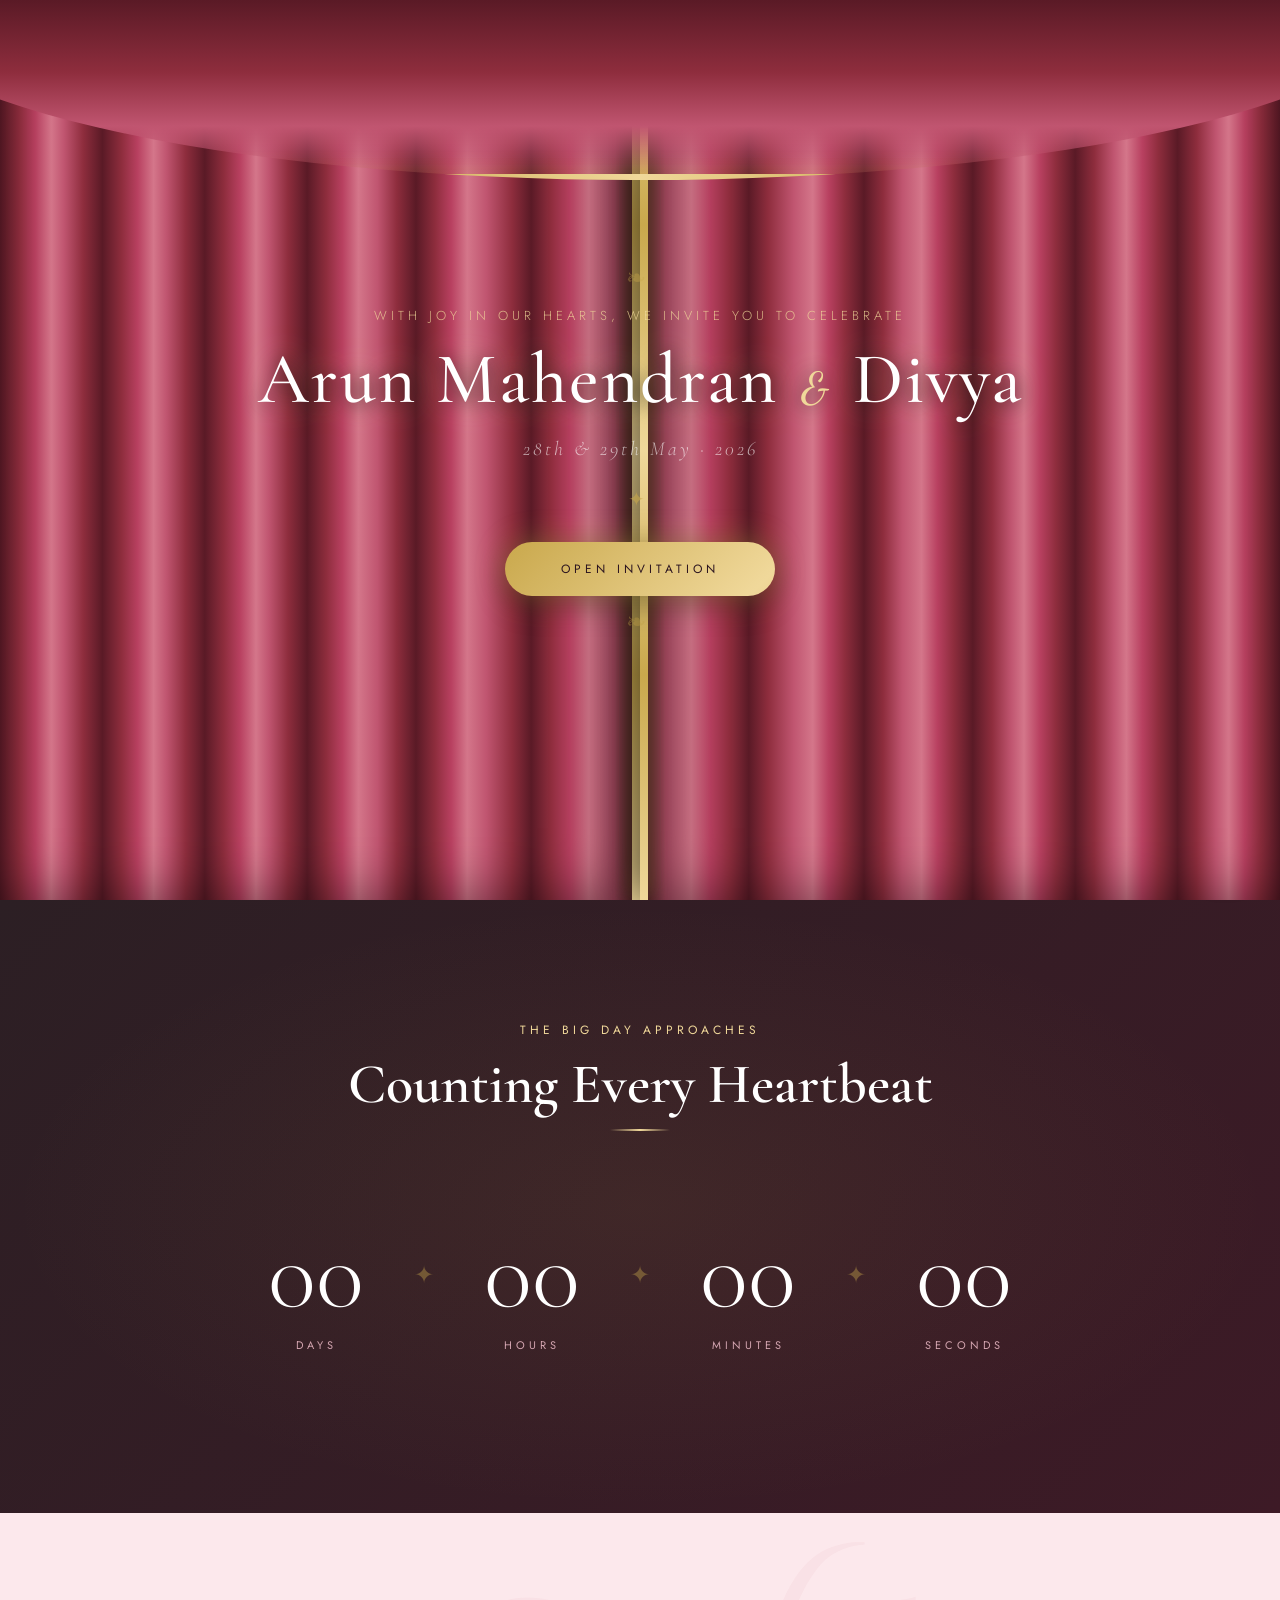
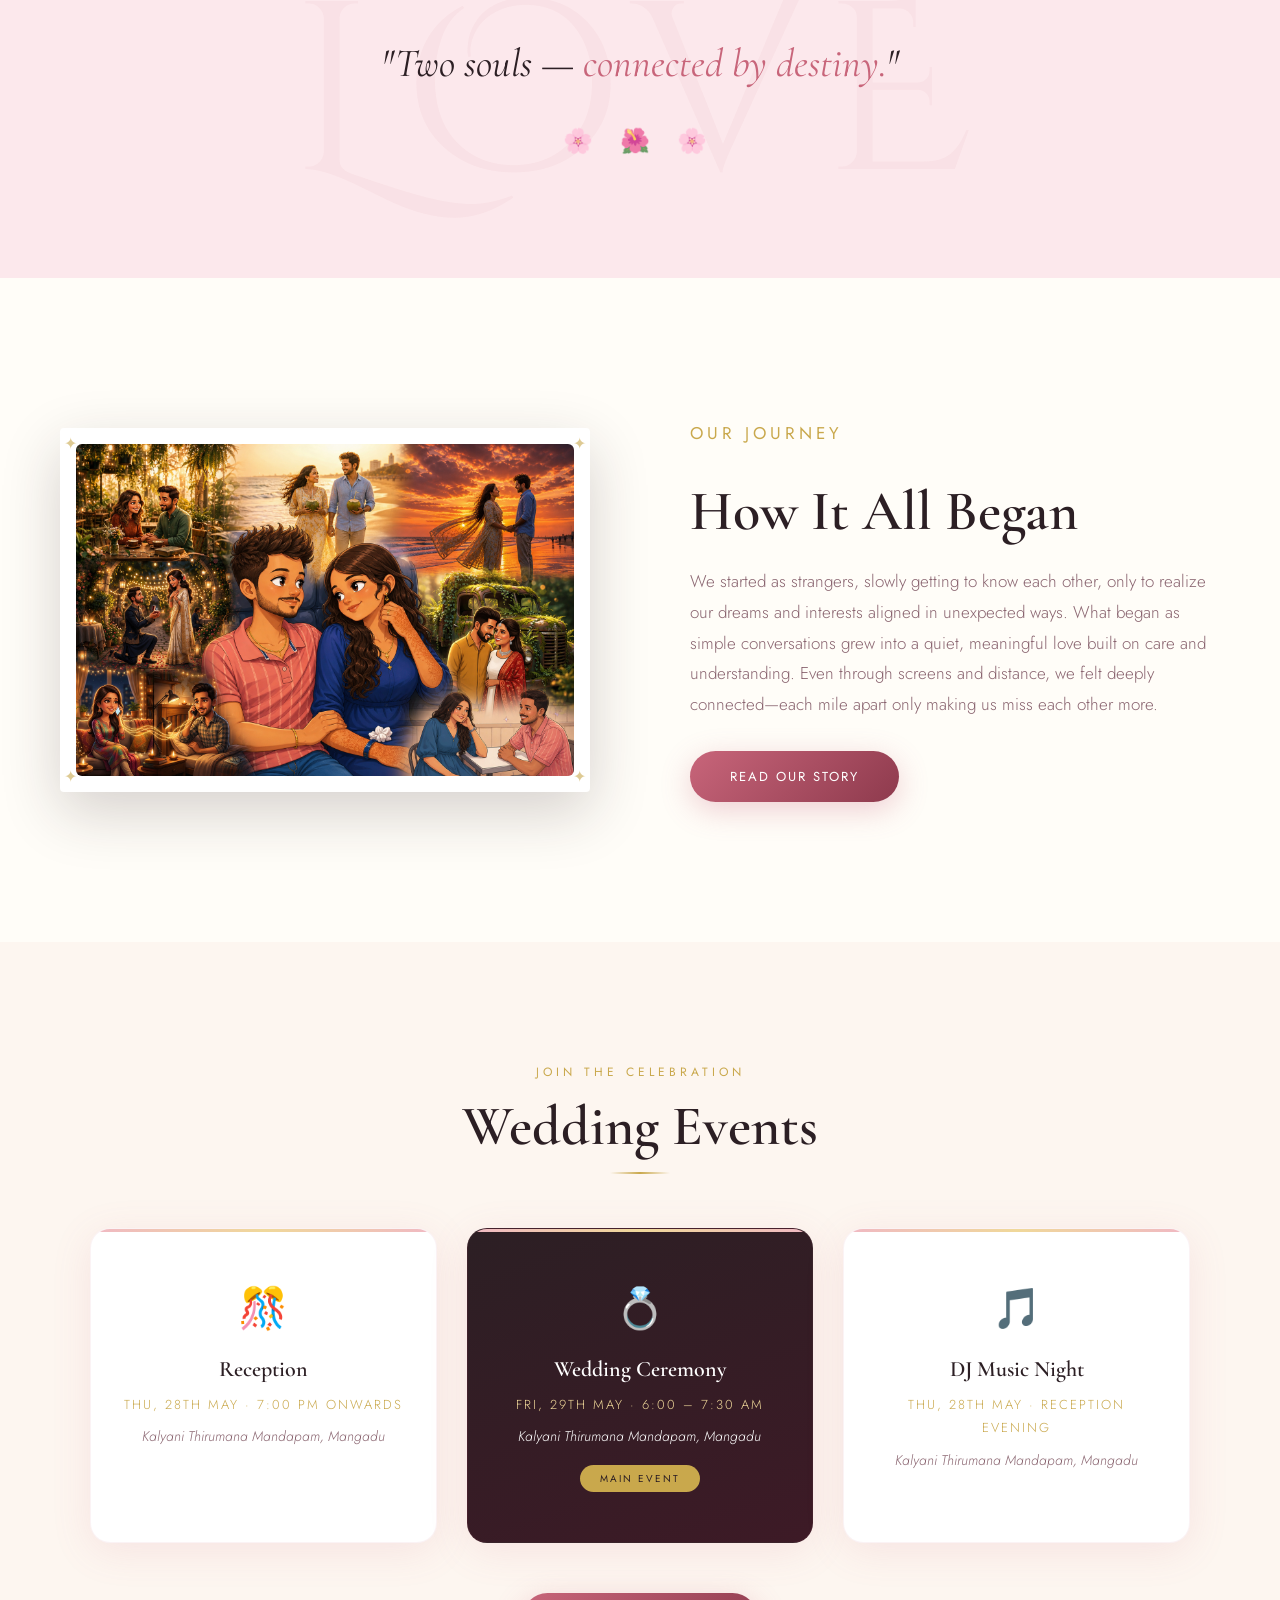
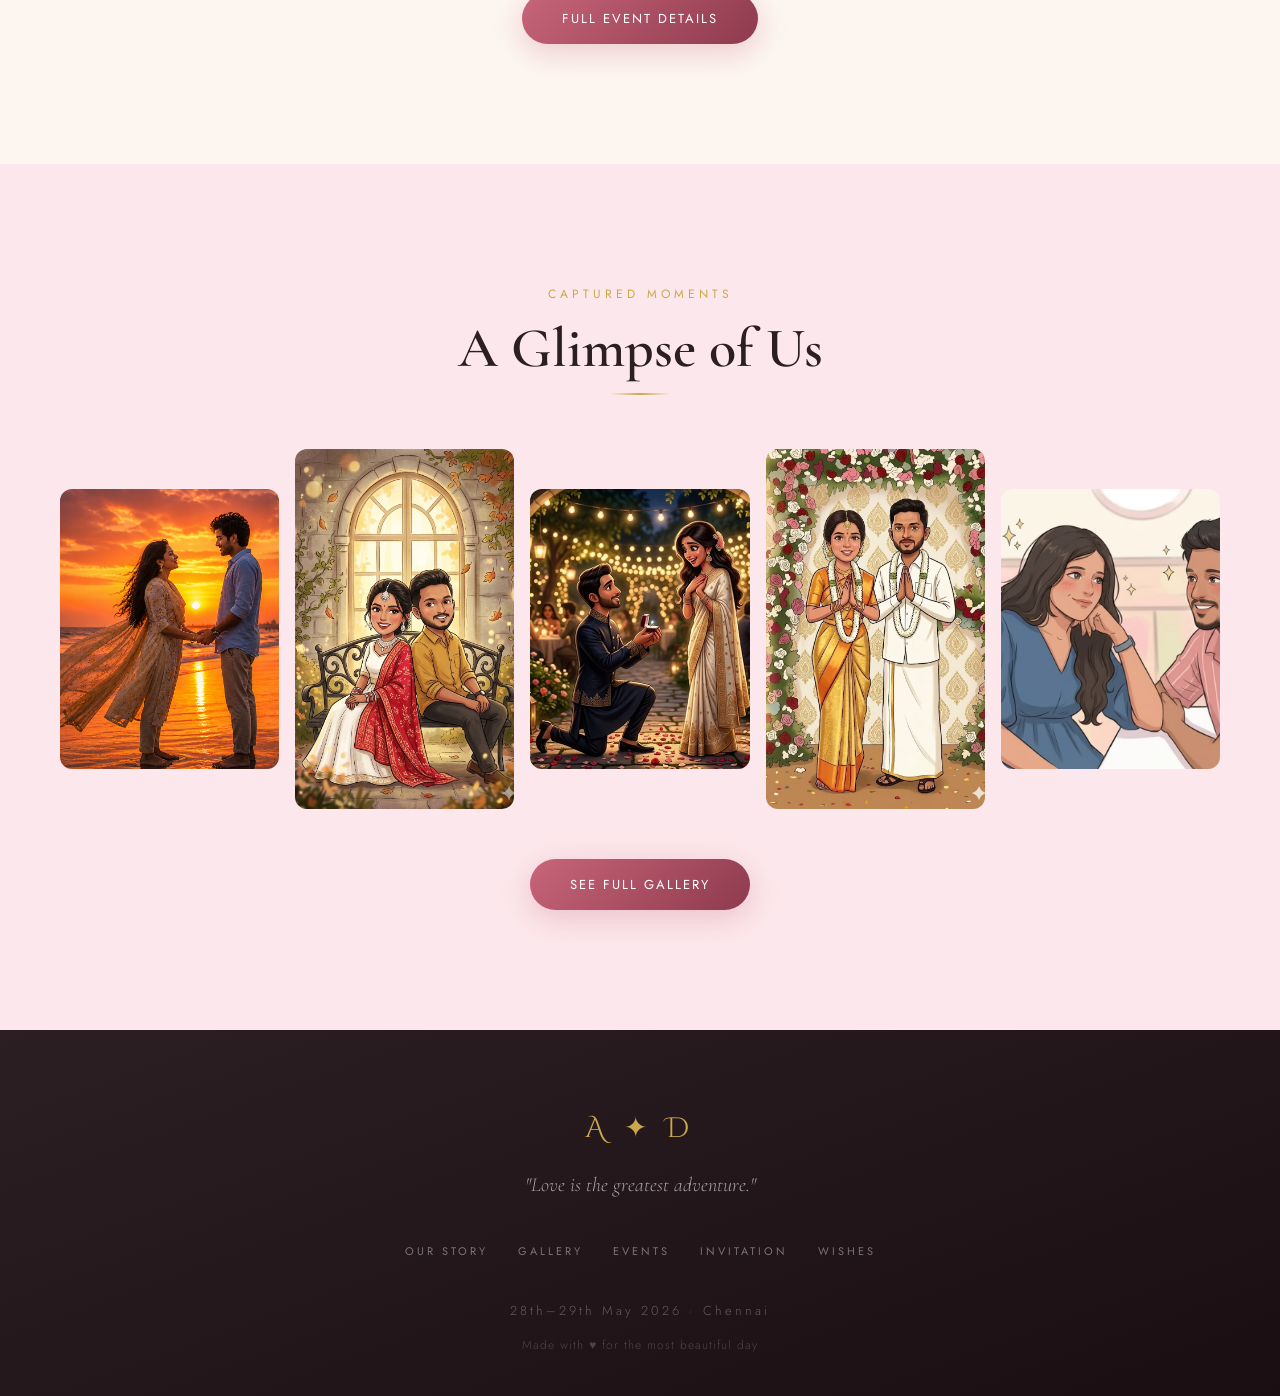
==== commit 211e5b1d: "added the music and images" ====
--- a/index.html
+++ b/index.html
@@ -13,11 +13,11 @@
 </head>
 <body>
 
-<!-- BACKGROUND MUSIC (place wedding-music.mp3 in audio/ folder) -->
-<audio id="bgMusic" src="audio/wedding-music.mp3" loop preload="none"></audio>
-
-<!-- MUSIC TOGGLE BUTTON -->
-<button id="musicBtn" onclick="toggleMusic()" title="Toggle Music" aria-label="Toggle music">
+<!-- 🎵 BACKGROUND MUSIC -->
+<audio id="bgMusic" src="audio/wedding-music.mp3" loop preload="auto"></audio>
+
+<!-- 🎵 MUSIC BUTTON -->
+<button id="musicBtn" title="Toggle Music" aria-label="Toggle music">
   🎵
 </button>
 
@@ -58,7 +58,7 @@
 
   <!-- ── NAVIGATION ── -->
   <nav id="navbar">
-    <div class="nav-logo">A <span>✦</span> P</div>
+    <div class="nav-logo">A <span>✦</span> D</div>
     <ul class="nav-links">
       <li><a href="index.html" class="active">Home</a></li>
       <li><a href="pages/story.html">Our Story</a></li>
@@ -126,8 +126,8 @@
   <section class="quote-section">
     <div class="quote-bg-text">LOVE</div>
     <blockquote class="love-quote reveal-fade">
-      "Two souls, one heartbeat — 
-      <em>a love written in the stars.</em>"
+      "Two souls — 
+      <em>connected by destiny.</em>"
     </blockquote>
     <div class="quote-flowers">🌸 🌺 🌸</div>
   </section>
@@ -137,17 +137,20 @@
     <div class="teaser-grid">
       <div class="teaser-img-wrap reveal-left">
         <div class="teaser-img-frame">
-          <img src="images/placeholders/couple1.jpg" alt="Arun and Divya" onerror="this.parentElement.classList.add('img-placeholder')"/>
-          <div class="frame-ornament tl">✦</div>
-          <div class="frame-ornament tr">✦</div>
-          <div class="frame-ornament bl">✦</div>
-          <div class="frame-ornament br">✦</div>
-        </div>
+  <img src="../images/our-journey.jpeg" 
+       alt="Arun and Divya"
+       onerror="this.parentElement.classList.add('img-placeholder')"/>
+       
+  <div class="frame-ornament tl">✦</div>
+  <div class="frame-ornament tr">✦</div>
+  <div class="frame-ornament bl">✦</div>
+  <div class="frame-ornament br">✦</div>
+</div>
       </div>
       <div class="teaser-text reveal-right">
         <p class="section-eyebrow">Our Journey</p>
         <h2>How It All Began</h2>
-        <p>What started as a chance meeting turned into the most beautiful chapter of our lives. Every laugh, every adventure, every quiet moment together has led us here — to this day we call forever.</p>
+        <p>We started as strangers, slowly getting to know each other, only to realize our dreams and interests aligned in unexpected ways. What began as simple conversations grew into a quiet, meaningful love built on care and understanding. Even through screens and distance, we felt deeply connected—each mile apart only making us miss each other more.</p>
         <a href="pages/story.html" class="btn-primary">Read Our Story</a>
       </div>
     </div>
@@ -192,11 +195,11 @@
       <h2>A Glimpse of Us</h2>
     </div>
     <div class="gallery-strip">
-      <div class="strip-photo reveal-scale delay-1"><img src="images/placeholders/g1.jpg" alt="" onerror="this.parentElement.classList.add('img-placeholder')"/></div>
-      <div class="strip-photo tall reveal-scale delay-2"><img src="images/placeholders/g2.jpg" alt="" onerror="this.parentElement.classList.add('img-placeholder')"/></div>
-      <div class="strip-photo reveal-scale delay-3"><img src="images/placeholders/g3.jpg" alt="" onerror="this.parentElement.classList.add('img-placeholder')"/></div>
-      <div class="strip-photo tall reveal-scale delay-4"><img src="images/placeholders/g4.jpg" alt="" onerror="this.parentElement.classList.add('img-placeholder')"/></div>
-      <div class="strip-photo reveal-scale delay-5"><img src="images/placeholders/g5.jpg" alt="" onerror="this.parentElement.classList.add('img-placeholder')"/></div>
+      <div class="strip-photo reveal-scale delay-1"><img src="images/our date.png" alt="" onerror="this.parentElement.classList.add('img-placeholder')"/></div>
+      <div class="strip-photo tall reveal-scale delay-2"><img src="images/polaroid-2.jpeg" alt="" onerror="this.parentElement.classList.add('img-placeholder')"/></div>
+      <div class="strip-photo reveal-scale delay-3"><img src="images/our proposal.jpeg" alt="" onerror="this.parentElement.classList.add('img-placeholder')"/></div>
+      <div class="strip-photo tall reveal-scale delay-4"><img src="images/gold frame 2.jpeg" alt="" onerror="this.parentElement.classList.add('img-placeholder')"/></div>
+      <div class="strip-photo reveal-scale delay-5"><img src="images/polaroid-4.jpeg" alt="" onerror="this.parentElement.classList.add('img-placeholder')"/></div>
     </div>
     <div style="text-align:center;margin-top:50px;">
       <a href="pages/gallery.html" class="btn-primary">See Full Gallery</a>
--- a/css/global.css
+++ b/css/global.css
@@ -510,11 +510,23 @@
   border-radius: 4px;
 }
 
+.teaser-img-frame {
+  position: relative;
+  padding: 16px;
+  background: white;
+  box-shadow: var(--shadow-deep);
+  border-radius: 4px;
+
+  display: flex;              /* ✅ center fix */
+  align-items: center;
+  justify-content: center;
+}
+
 .teaser-img-frame img {
   width: 100%;
-  aspect-ratio: 4/5;
-  object-fit: cover;
-  border-radius: 2px;
+  height: 100%;               /* ✅ important */
+  object-fit: contain;        /* ✅ prevents cropping */
+  border-radius: 6px;
 }
 
 .teaser-img-frame.img-placeholder {
@@ -828,42 +840,76 @@
   .strip-photo { flex: calc(50% - 8px); min-width: 140px; }
 }
 
-/* ── MUSIC TOGGLE BUTTON ── */
+/* ── MUSIC TOGGLE BUTTON (UPDATED PREMIUM) ── */
 #musicBtn {
   position: fixed;
-  bottom: 30px;
-  right: 30px;
-  z-index: 500;
-  width: 52px;
-  height: 52px;
+  bottom: 28px;
+  right: 28px;
+  z-index: 999;
+  width: 54px;
+  height: 54px;
   border-radius: 50%;
-  background: rgba(44,31,36,0.85);
-  backdrop-filter: blur(12px);
-  border: 1.5px solid rgba(201,168,76,0.3);
+
+  background: rgba(44,31,36,0.75);
+  backdrop-filter: blur(14px);
+  border: 1.5px solid rgba(201,168,76,0.35);
+
   color: white;
   font-size: 20px;
   cursor: pointer;
-  box-shadow: 0 4px 20px rgba(0,0,0,0.3);
-  transition: transform 0.3s var(--ease-bounce), background 0.3s, box-shadow 0.3s;
+
   display: flex;
   align-items: center;
   justify-content: center;
-  padding: 0;
-}
-
+
+  box-shadow: 0 6px 25px rgba(0,0,0,0.35);
+  transition: all 0.35s var(--ease-bounce);
+}
+
+/* Hover */
 #musicBtn:hover {
-  transform: scale(1.1);
+  transform: scale(1.12) rotate(8deg);
   background: rgba(200,101,122,0.85);
-  box-shadow: 0 8px 30px rgba(200,101,122,0.3);
-}
-
+  box-shadow: 0 10px 35px rgba(200,101,122,0.35);
+}
+
+/* Playing State */
 #musicBtn.playing {
-  animation: musicPulse 2s ease infinite;
-  background: rgba(200,101,122,0.7);
-  border-color: rgba(200,101,122,0.5);
-}
-
+  background: rgba(200,101,122,0.75);
+  border-color: rgba(200,101,122,0.6);
+  animation: musicPulse 2s ease-in-out infinite;
+}
+
+/* Soft glow ring */
+#musicBtn.playing::after {
+  content: '';
+  position: absolute;
+  inset: -6px;
+  border-radius: 50%;
+  border: 1px solid rgba(200,101,122,0.25);
+  animation: musicRing 2s ease-out infinite;
+}
+
+/* Pulse animation */
 @keyframes musicPulse {
-  0%, 100% { box-shadow: 0 4px 20px rgba(200,101,122,0.2); }
-  50%       { box-shadow: 0 4px 30px rgba(200,101,122,0.5), 0 0 0 8px rgba(200,101,122,0.08); }
+  0%, 100% {
+    box-shadow: 0 6px 25px rgba(200,101,122,0.2);
+  }
+  50% {
+    box-shadow:
+      0 10px 40px rgba(200,101,122,0.5),
+      0 0 0 10px rgba(200,101,122,0.08);
+  }
+}
+
+/* Ring animation */
+@keyframes musicRing {
+  0% {
+    transform: scale(0.9);
+    opacity: 0.6;
+  }
+  100% {
+    transform: scale(1.4);
+    opacity: 0;
+  }
 }
--- a/css/curtain.css
+++ b/css/curtain.css
@@ -166,13 +166,25 @@
 }
 
 .stage-title {
-  font-family: 'Cinzel Decorative', serif;
+  font-family: 'Cormorant Garamond', serif; /* FIXED FONT */
   font-size: clamp(36px, 6vw, 72px);
-  font-weight: 400;
+  font-weight: 500;
+
+  letter-spacing: 2px;        /* cleaner spacing */
+  line-height: 1.1;
+
   color: white;
-  letter-spacing: 6px;
-  text-shadow: 0 0 40px rgba(240,216,154,0.4), 0 2px 20px rgba(0,0,0,0.8);
-  line-height: 1.1;
+  text-transform: none;
+
+  text-shadow:
+    0 0 40px rgba(240,216,154,0.4),
+    0 2px 20px rgba(0,0,0,0.8);
+
+  /* ALIGNMENT FIX */
+  font-kerning: normal;
+  font-feature-settings: "kern";
+  text-rendering: optimizeLegibility;
+  -webkit-font-smoothing: antialiased;
 }
 
 .amp {
